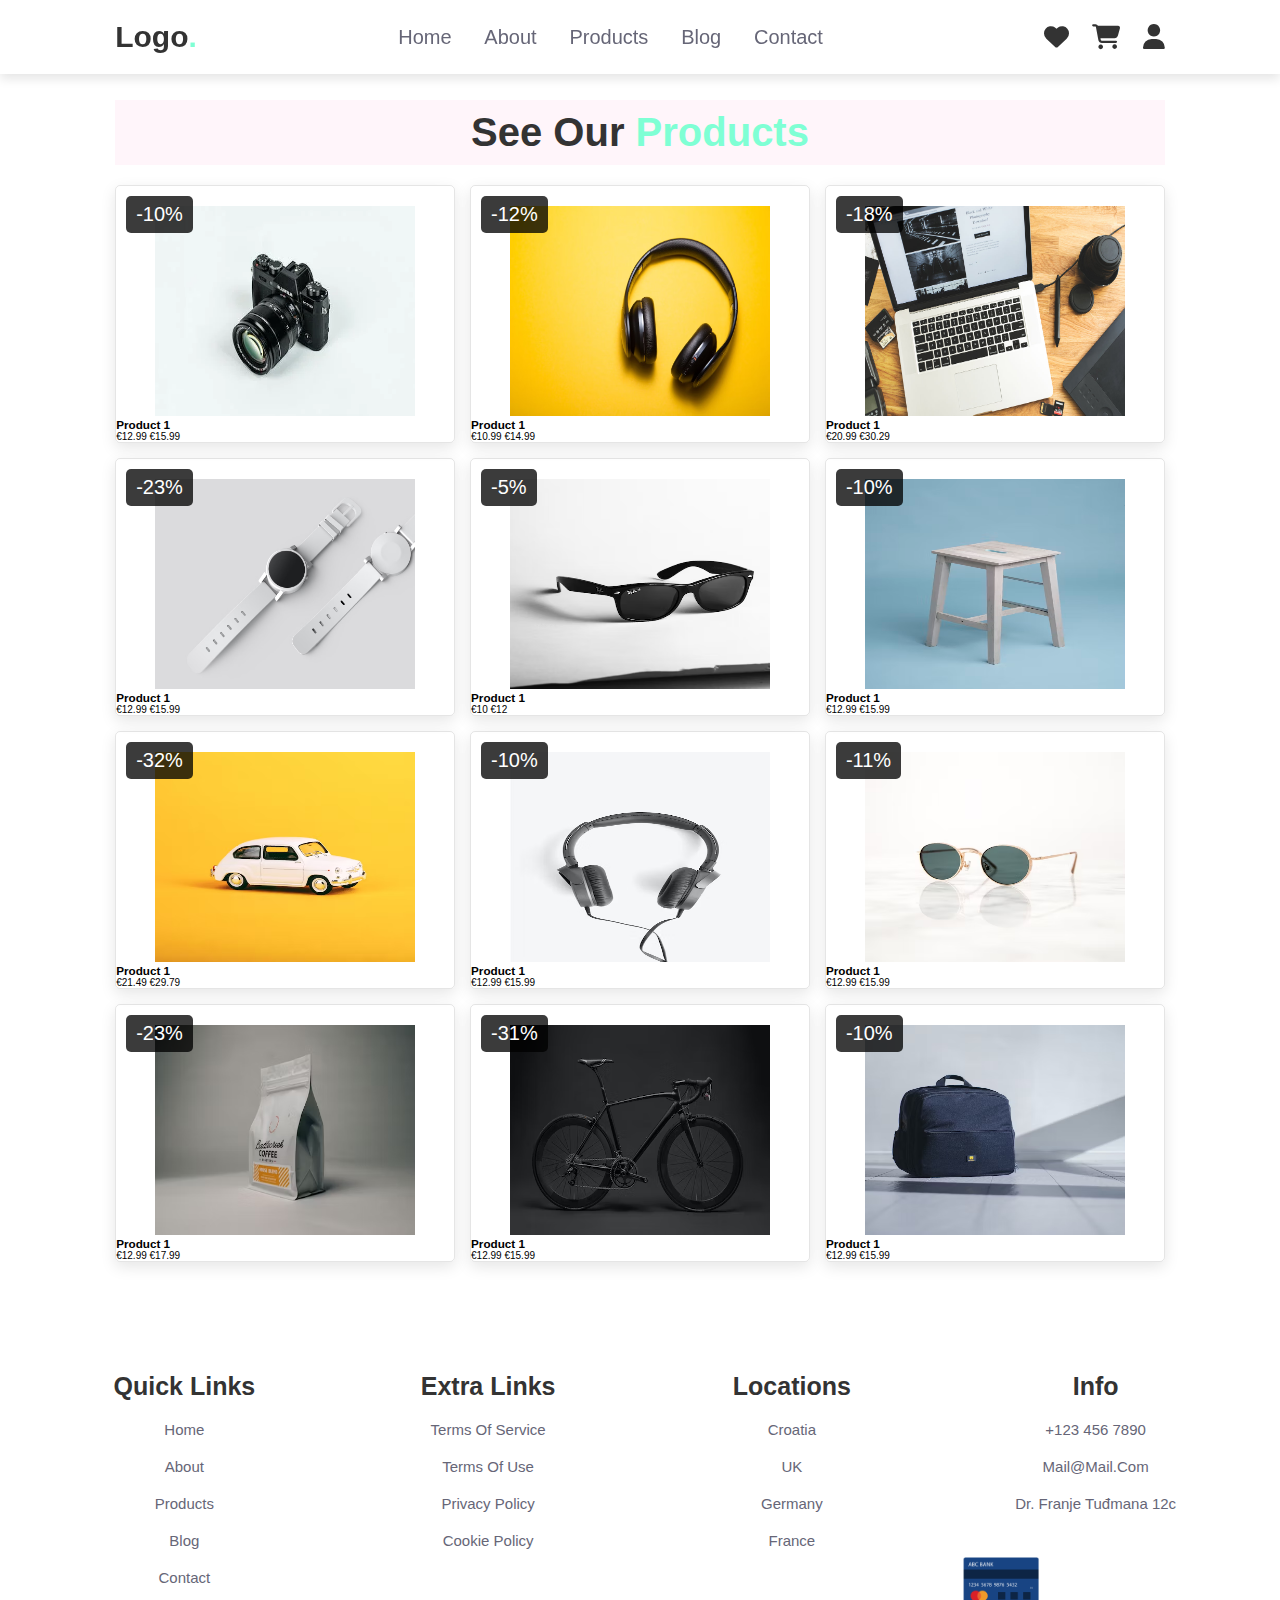
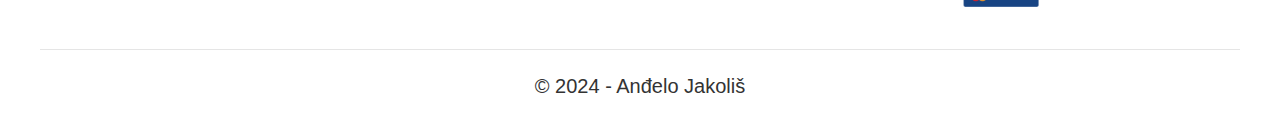
==== products.html @ adc1056e "products page WIP" ====
<!DOCTYPE html>
<html lang="en">
<head>
    <meta charset="UTF-8">
    <meta name="viewport" content="width=device-width, initial-scale=1.0">
    <title>Document</title>
    <link rel="stylesheet" href="https://cdnjs.cloudflare.com/ajax/libs/font-awesome/6.5.1/css/all.min.css">
    <link rel="stylesheet" href="./css/style.css">
</head>
<body>
    <div id="header"></div>

    <section class="products" id="products">
        <h1 class="heading"> See our <span>products</span> </h1>
        <div class="box-container">
            <div class="box">
                <span class="discount">-10%</span>
                <div class="image">
                    <img src="./images/img-1.webp" alt="">
                    <div class="icons">
                        <a href="#" class="fas fa-heart"></a>
                        <a href="#" class="cart-btn">add to cart</a>
                        <a href="#" class="fas fa-share"></a>
                    </div>
                </div>
                <div class="content">
                    <h3>product 1</h3>
                    <div class="price"> €12.99 <span>€15.99</span> </div>
                </div>
            </div>

            <div class="box">
                <span class="discount">-12%</span>
                <div class="image">
                    <img src="./images/img-2.avif" alt="">
                    <div class="icons">
                        <a href="#" class="fas fa-heart"></a>
                        <a href="#" class="cart-btn">add to cart</a>
                        <a href="#" class="fas fa-share"></a>
                    </div>
                </div>
                <div class="content">
                    <h3>product 1</h3>
                    <div class="price"> €10.99 <span>€14.99</span> </div>
                </div>
            </div>

            <div class="box">
                <span class="discount">-18%</span>
                <div class="image">
                    <img src="./images/img-3.jpg" alt="">
                    <div class="icons">
                        <a href="#" class="fas fa-heart"></a>
                        <a href="#" class="cart-btn">add to cart</a>
                        <a href="#" class="fas fa-share"></a>
                    </div>
                </div>
                <div class="content">
                    <h3>product 1</h3>
                    <div class="price"> €20.99 <span>€30.29</span> </div>
                </div>
            </div>

            <div class="box">
                <span class="discount">-23%</span>
                <div class="image">
                    <img src="./images/img-4.avif" alt="">
                    <div class="icons">
                        <a href="#" class="fas fa-heart"></a>
                        <a href="#" class="cart-btn">add to cart</a>
                        <a href="#" class="fas fa-share"></a>
                    </div>
                </div>
                <div class="content">
                    <h3>product 1</h3>
                    <div class="price"> €12.99 <span>€15.99</span> </div>
                </div>
            </div>

            <div class="box">
                <span class="discount">-5%</span>
                <div class="image">
                    <img src="./images/img-5.avif" alt="">
                    <div class="icons">
                        <a href="#" class="fas fa-heart"></a>
                        <a href="#" class="cart-btn">add to cart</a>
                        <a href="#" class="fas fa-share"></a>
                    </div>
                </div>
                <div class="content">
                    <h3>product 1</h3>
                    <div class="price"> €10 <span>€12</span> </div>
                </div>
            </div>

            <div class="box">
                <span class="discount">-10%</span>
                <div class="image">
                    <img src="./images/img-6.avif" alt="">
                    <div class="icons">
                        <a href="#" class="fas fa-heart"></a>
                        <a href="#" class="cart-btn">add to cart</a>
                        <a href="#" class="fas fa-share"></a>
                    </div>
                </div>
                <div class="content">
                    <h3>product 1</h3>
                    <div class="price"> €12.99 <span>€15.99</span> </div>
                </div>
            </div>

            <div class="box">
                <span class="discount">-32%</span>
                <div class="image">
                    <img src="./images/img-7.avif" alt="">
                    <div class="icons">
                        <a href="#" class="fas fa-heart"></a>
                        <a href="#" class="cart-btn">add to cart</a>
                        <a href="#" class="fas fa-share"></a>
                    </div>
                </div>
                <div class="content">
                    <h3>product 1</h3>
                    <div class="price"> €21.49 <span>€29.79</span> </div>
                </div>
            </div>

            <div class="box">
                <span class="discount">-10%</span>
                <div class="image">
                    <img src="./images/img-8.avif" alt="">
                    <div class="icons">
                        <a href="#" class="fas fa-heart"></a>
                        <a href="#" class="cart-btn">add to cart</a>
                        <a href="#" class="fas fa-share"></a>
                    </div>
                </div>
                <div class="content">
                    <h3>product 1</h3>
                    <div class="price"> €12.99 <span>€15.99</span> </div>
                </div>
            </div>

            <div class="box">
                <span class="discount">-11%</span>
                <div class="image">
                    <img src="./images/img-9.avif" alt="">
                    <div class="icons">
                        <a href="#" class="fas fa-heart"></a>
                        <a href="#" class="cart-btn">add to cart</a>
                        <a href="#" class="fas fa-share"></a>
                    </div>
                </div>
                <div class="content">
                    <h3>product 1</h3>
                    <div class="price"> €12.99 <span>€15.99</span> </div>
                </div>
            </div>

            <div class="box">
                <span class="discount">-23%</span>
                <div class="image">
                    <img src="./images/img-10.avif" alt="">
                    <div class="icons">
                        <a href="#" class="fas fa-heart"></a>
                        <a href="#" class="cart-btn">add to cart</a>
                        <a href="#" class="fas fa-share"></a>
                    </div>
                </div>
                <div class="content">
                    <h3>product 1</h3>
                    <div class="price"> €12.99 <span>€17.99</span> </div>
                </div>
            </div>

            <div class="box">
                <span class="discount">-31%</span>
                <div class="image">
                    <img src="./images/img-11.avif" alt="">
                    <div class="icons">
                        <a href="#" class="fas fa-heart"></a>
                        <a href="#" class="cart-btn">add to cart</a>
                        <a href="#" class="fas fa-share"></a>
                    </div>
                </div>
                <div class="content">
                    <h3>product 1</h3>
                    <div class="price"> €12.99 <span>€15.99</span> </div>
                </div>
            </div>

            <div class="box">
                <span class="discount">-10%</span>
                <div class="image">
                    <img src="./images/1mg-12.avif" alt="">
                    <div class="icons">
                        <a href="#" class="fas fa-heart"></a>
                        <a href="#" class="cart-btn">add to cart</a>
                        <a href="#" class="fas fa-share"></a>
                    </div>
                </div>
                <div class="content">
                    <h3>product 1</h3>
                    <div class="price"> €12.99 <span>€15.99</span> </div>
                </div>
            </div>
        </div>
    </section>

    <div id="footer"></div>

    <script src="./js/index.js"></script>
</body>
</html>
---- css/style.css ----
*{
    margin: 0;
    padding: 0;
    box-sizing: border-box;
    font-family: Verdana, Geneva, Tahoma, sans-serif;
    outline: none;
    border: none;
    text-decoration: none;
    text-transform: capitalize;
    transition: .2s linear;
}

html {
    font-size: 62.5%;
    scroll-behavior: smooth;
    scroll-padding-top: 6rem;
    overflow-x: hidden;
}

footer {
    max-width: 1200px;
    margin: 0 auto;
}

section {
    padding: 2rem 9%;
}

.home {
    display: flex;
    align-items: center;
    min-height: 100vh;
    background: url(../images/header-image.jpg) no-repeat;
    background-size: cover;
    background-position: center;
}

.home .content {
    max-width: 50rem;
}

.home .content h3 {
    font-size: 6rem;
    color: #333;
}

.home .content span {
    font-size: 3.5rem;
    color: aquamarine;
    padding: 1rem 0;
    line-height: 1.5;
}

.home .content p {
    font-size: 1.5rem;
    color: #999;
    padding: 1rem 0;
    line-height: 1.5;
}

.btn {
    display: inline-block;
    margin-top: 1rem;
    border-radius: 5rem;
    background: #333;
    color: #fff;
    padding: .9rem 3.5rem;
    cursor: pointer;
    font-size: 1.7rem;
}

.btn:hover {
    background-color: aquamarine;
    color: #333;
}

.heading {
    text-align: center;
    font-size: 4rem;
    color: #333;
    padding: 1rem;
    margin: 2rem 0;
    background: rgba(255, 51, 153, .05);
}

.heading span {
    color: aquamarine;
}

.about .row {
    display: flex;
    align-items: center;
    gap: 2rem;
    flex-wrap: wrap;
    padding: 2rem 0;
    padding-bottom: 3rem;
}

.about .row .img-container {
    flex: 1 1 40rem;
    position: relative;
}

.about .row .img-container img {
    width: 100%;
    border: 1.5rem solid #fff;
    border-radius: .5rem;
    box-shadow: 0 .5rem 1rem rgba(0,0,0,.1);
    height: 100%;
    object-fit: cover;
}

.about .row .img-container h3 {
    position: absolute;
    top: 50%;
    transform: translateY(-50%);
    font-size: 3rem;
    background: #fff;
    width: 100%;
    padding: 1rem 2rem;
    text-align: center;
}

.about .row .content {
    flex: 1 1 40rem;
}

.about .row .content h3 {
    font-size: 3rem;
    color: #333;
}

.about .row .content p {
    font-size: 1.5rem;
    color: #999;
    padding: .5rem 0;
    padding-top: 1rem;
    line-height: 1.5;
}

.icons-container {
    background: #eee;
    display: flex;
    flex-wrap: wrap;
    gap: 1.5rem;
    padding-top: 5rem;
    padding-bottom: 5rem;
}

.icons-container .icons {
    background: #fff;
    border: .1rem solid rgba(0,0,0,.1);
    padding: 2rem;
    display: flex;
    align-items: center;
    flex: 1 1 25rem;
}

.icons-container .icons img{
    height: 5rem;
    margin-right: 2rem;
}

.icons-container .icons h3 {
    color: #333;
    padding-bottom: .5rem;
    font-size: 1.5rem;
}

.icons-container .icons span {
    color: #555;
    font-size: 1.3rem;
}

.products {
    margin-top: 60px;
}

.products .box-container {
    display: flex;
    flex-wrap: wrap;
    gap: 1.5rem;
}

.products .box-container .box {
    flex: 1 1 3rem;
    box-shadow: 0 .5rem 1.5rem rgba(0,0,0,.1);
    border-radius: .5rem;
    border: .1rem solid rgba(0,0,0,.1);
    position: relative;
}

.products .box-container .box .discount {
    position: absolute;
    top: 1rem;
    left: 1rem;
    padding: .7rem 1rem;
    font-size: 2rem;
    color: #fff;
    background: rgba(0, 0, 0, 0.767);
    z-index: 1;
    border-radius: .5rem;
}

.products .box-container .box .image {
    position: relative;
    text-align: center;
    padding-top: 2rem;
    overflow: hidden;
}

.products .box-container .box .image img {
    width: 26rem;
    height: 21rem;
}

.products .box-container .box:hover .image img {
    transform: scale(1.1);
}

.products .box-container .box .image .icons {
    position: absolute;
    bottom: -7rem;
    left: 0;
    right: 0;
    display: flex;
}

.products .box-container .box:hover .image .icons {
    bottom: 0;
}

.products .box-container .box .image .icons a {
    height: 5rem;
    line-height: 5rem;
    font-size: 2rem;
    width: 50%;
    background-color: #333;
    color: #fff;
}

.products .box-container .box .image .icons .cart-btn {
    border-left: .1rem solid #fff7;
    border-right: .1rem solid #fff7;
    width: 100%;
}

.products .box-container .box .image .icons a:hover {
    background: aquamarine;
    color: #555;
}

/*.products.box-container .box .content {
     width: 27px;
     height: 39px; 
}*/

@media (max-width:991px) {
    section {
        padding: 2rem;
    }

    .home {
        background-position: left;
    }
}

@media (max-width:768px) {
    .home .content h3 {
        font-size: 5rem;
    }

    .home .content span {
        font-size: 2.5rem;
    }
}

@media (max-width:450px) {
    .heading {
        font-size: 3rem;
    }
}
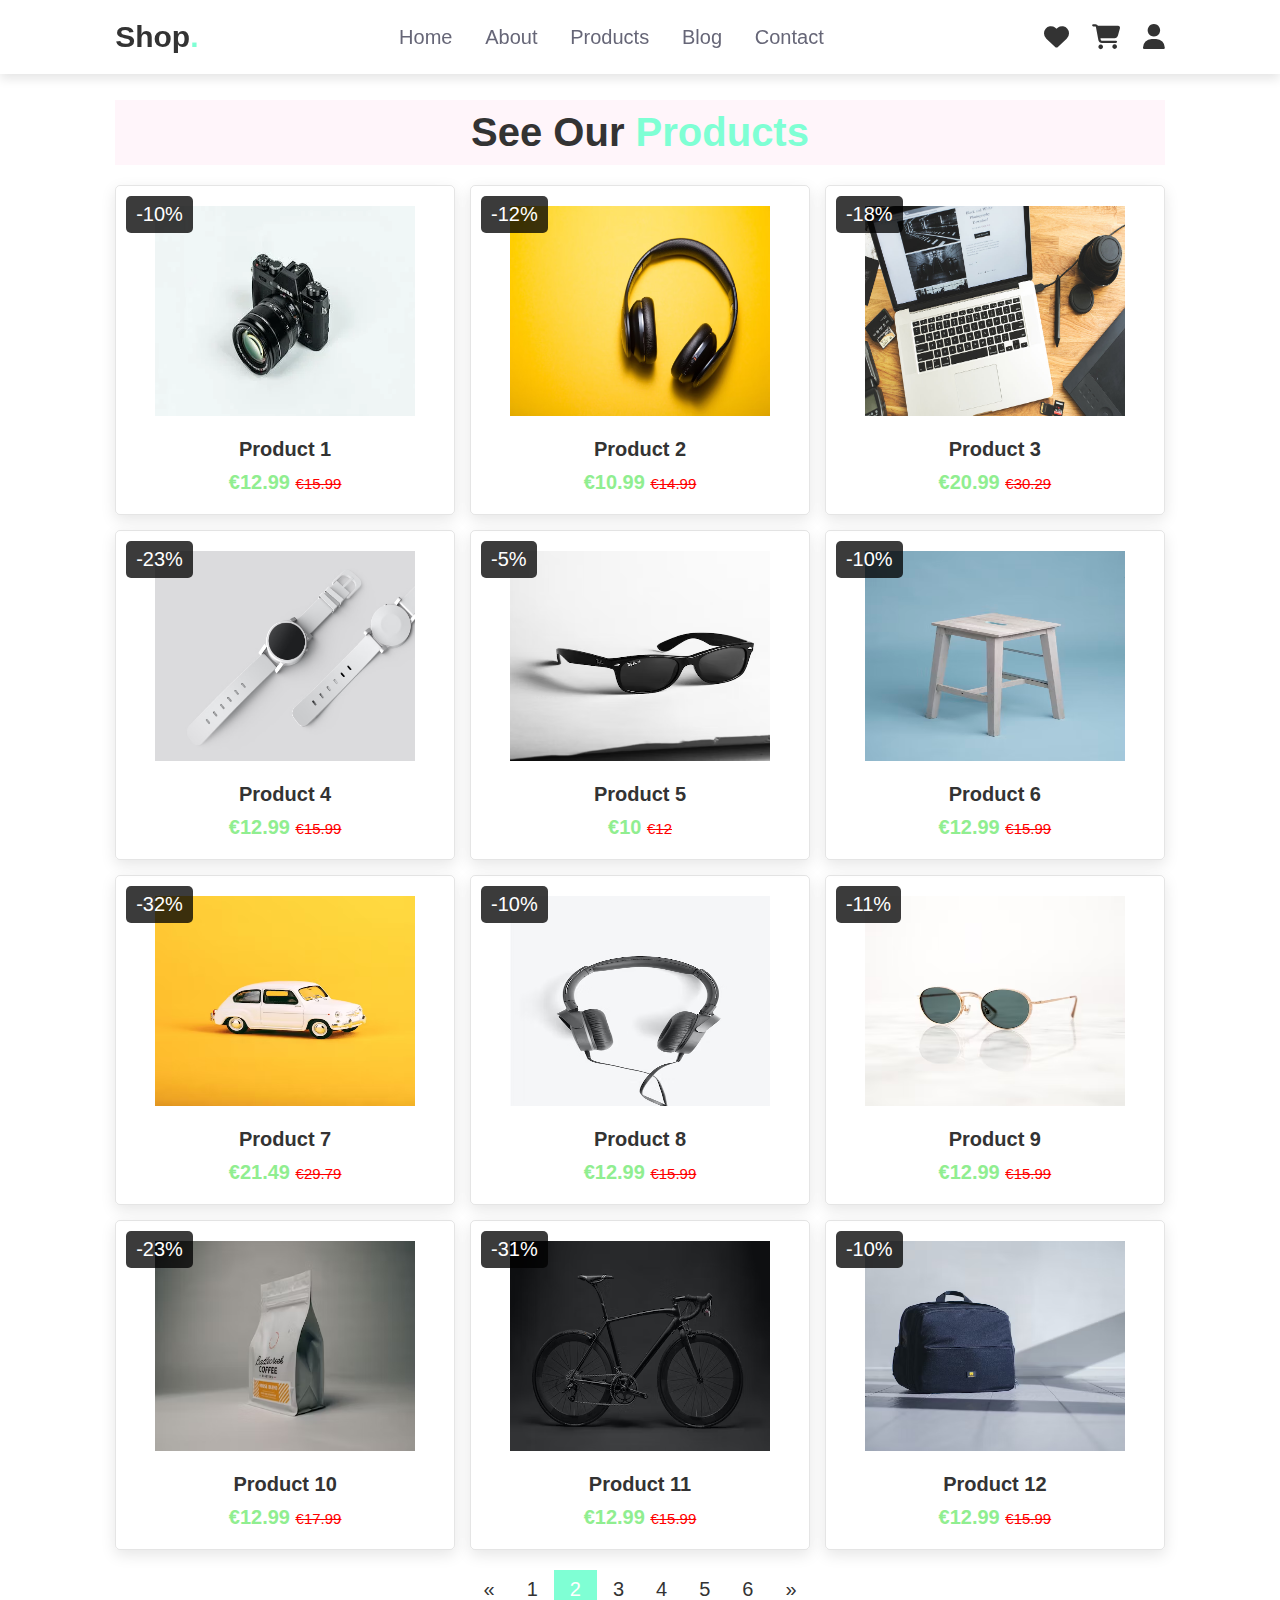
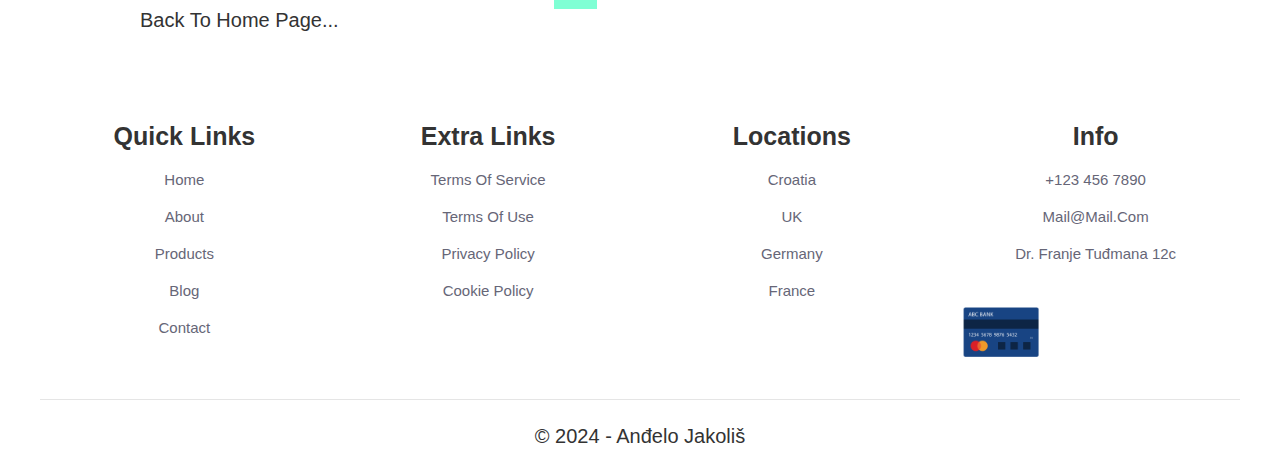
==== commit b57bb339: "finished products, added blog, terms of use, privacy..." ====
--- a/products.html
+++ b/products.html
@@ -40,7 +40,7 @@
                     </div>
                 </div>
                 <div class="content">
-                    <h3>product 1</h3>
+                    <h3>product 2</h3>
                     <div class="price"> €10.99 <span>€14.99</span> </div>
                 </div>
             </div>
@@ -56,7 +56,7 @@
                     </div>
                 </div>
                 <div class="content">
-                    <h3>product 1</h3>
+                    <h3>product 3</h3>
                     <div class="price"> €20.99 <span>€30.29</span> </div>
                 </div>
             </div>
@@ -72,7 +72,7 @@
                     </div>
                 </div>
                 <div class="content">
-                    <h3>product 1</h3>
+                    <h3>product 4</h3>
                     <div class="price"> €12.99 <span>€15.99</span> </div>
                 </div>
             </div>
@@ -88,7 +88,7 @@
                     </div>
                 </div>
                 <div class="content">
-                    <h3>product 1</h3>
+                    <h3>product 5</h3>
                     <div class="price"> €10 <span>€12</span> </div>
                 </div>
             </div>
@@ -104,7 +104,7 @@
                     </div>
                 </div>
                 <div class="content">
-                    <h3>product 1</h3>
+                    <h3>product 6</h3>
                     <div class="price"> €12.99 <span>€15.99</span> </div>
                 </div>
             </div>
@@ -120,7 +120,7 @@
                     </div>
                 </div>
                 <div class="content">
-                    <h3>product 1</h3>
+                    <h3>product 7</h3>
                     <div class="price"> €21.49 <span>€29.79</span> </div>
                 </div>
             </div>
@@ -136,7 +136,7 @@
                     </div>
                 </div>
                 <div class="content">
-                    <h3>product 1</h3>
+                    <h3>product 8</h3>
                     <div class="price"> €12.99 <span>€15.99</span> </div>
                 </div>
             </div>
@@ -152,7 +152,7 @@
                     </div>
                 </div>
                 <div class="content">
-                    <h3>product 1</h3>
+                    <h3>product 9</h3>
                     <div class="price"> €12.99 <span>€15.99</span> </div>
                 </div>
             </div>
@@ -168,7 +168,7 @@
                     </div>
                 </div>
                 <div class="content">
-                    <h3>product 1</h3>
+                    <h3>product 10</h3>
                     <div class="price"> €12.99 <span>€17.99</span> </div>
                 </div>
             </div>
@@ -184,7 +184,7 @@
                     </div>
                 </div>
                 <div class="content">
-                    <h3>product 1</h3>
+                    <h3>product 11</h3>
                     <div class="price"> €12.99 <span>€15.99</span> </div>
                 </div>
             </div>
@@ -200,12 +200,25 @@
                     </div>
                 </div>
                 <div class="content">
-                    <h3>product 1</h3>
+                    <h3>product 12</h3>
                     <div class="price"> €12.99 <span>€15.99</span> </div>
                 </div>
             </div>
         </div>
     </section>
+
+    <div class="pagination">
+        <a href="#">&laquo;</a>
+        <a href="#">1</a>
+        <a class="active" href="#">2</a>
+        <a href="#">3</a>
+        <a href="#">4</a>
+        <a href="#">5</a>
+        <a href="#">6</a>
+        <a href="#">&raquo;</a>
+    </div>
+
+    <a href="./index.html" class="link-products"> back to home page... </a>
 
     <div id="footer"></div>
 
--- a/css/style.css
+++ b/css/style.css
@@ -250,10 +250,173 @@
     color: #555;
 }
 
-/*.products.box-container .box .content {
-     width: 27px;
-     height: 39px; 
-}*/
+.products .box-container .box .content {
+     padding: 2rem;
+     text-align: center;
+}
+
+.products .box-container .box .content h3 {
+    font-size: 2rem;
+    color: #333;
+}
+
+.products .box-container .box .content .price {
+    font-size: 2rem;
+    color: lightgreen;
+    font-weight: bolder;
+    padding-top: 1rem;
+}
+
+.products .box-container .box .content .price span {
+    font-size: 1.5rem;
+    color: red;
+    font-weight: lighter;
+    text-decoration: line-through;
+}
+
+a.link-products {
+    font-size: 2rem;
+    margin: 14rem;
+    color: #333;
+}
+
+a.link-products:hover {
+    color: aquamarine;
+}
+
+.blog {
+    margin-top: 60px;
+}
+
+.blog .box-container {
+    display: flex;
+    flex-wrap: wrap;
+    gap: 1.5rem;
+}
+
+.blog .box-container .box {
+    flex: 1 1 30rem;
+    box-shadow: 0 .5rem 1.5rem rgba(0,0,0,.1);
+    border-radius: .5rem;
+    padding: 3rem 2rem;
+    position: relative;
+}
+
+.blog .box-container .box .fa-quote-right {
+    position: absolute;
+    bottom: 3rem;
+    right: 3rem;
+    font-size: 6rem;
+    color: #eee;
+}
+
+.blog .box-container .box .user {
+    display: flex;
+    align-items: center;
+    padding-top: 2rem;
+}
+
+.blog .box-container .box p {
+    color: #999;
+    font-size: 1.5rem;
+    line-height: 1.5;
+    padding-top: 2rem;
+}
+
+.blog .box-container .box .user img {
+    height: 6rem;
+    width: 6rem;
+    border-radius: 50%;
+    object-fit: cover;
+    margin-right: 1rem;
+}
+
+.blog .box-container .box .user h3 {
+    font-size: 2rem;
+    color: #333;
+}
+
+.blog .box-container .box .user span {
+    font-size: 1.5rem;
+    color: #999;
+}
+
+.pagination {
+    display: flex;
+    align-items: center;
+    justify-content: center;
+}
+
+.pagination a {
+    font-size: 2rem;
+    color: #333;
+    float: left;
+    padding: 8px 16px;
+    text-decoration: none;
+    transition: background-color .3s;
+  }
+  
+.pagination a.active {
+background-color: aquamarine;
+color: white;
+}
+
+.pagination a:hover:not(.active) {
+    background-color: #ddd;
+}
+
+.contact .row {
+    display: flex;
+    flex-wrap: wrap-reverse;
+    gap: 1.5rem;
+    align-items: center;
+}
+
+.contact .row form {
+    flex: 1 1 40rem;
+    padding: 2rem 2.5rem;
+    box-shadow: 0 .5rem 1.5rem rgba(0,0,0,.1);
+    border: .1rem solid rgba(0,0,0,.1);
+    background: #fff;
+    border-radius: .5rem;
+}
+
+.contact .row .image {
+    flex: 1 1 40rem;
+}
+
+.contact .row .image img {
+    width: 100%;
+}
+
+.contact .row form .box {
+    padding: 1rem;
+    font-size: 1.7rem;
+    color: #333;
+    text-transform: none;
+    border: .1rem solid rgba(0,0,0,.1);
+    border-radius: .5rem;
+    margin: .7rem 0;
+    width: 100%;
+}
+
+.contact .row form .box:focus {
+    border-color: aquamarine;
+}
+
+.contact .row form textarea {
+    height: 15rem;
+    resize: none;
+}
+
+.terms {
+    margin-top: 60px;
+}
+
+.terms p {
+    font-size: 1.5rem;
+    line-height: 1.5;
+}
 
 @media (max-width:991px) {
     section {
